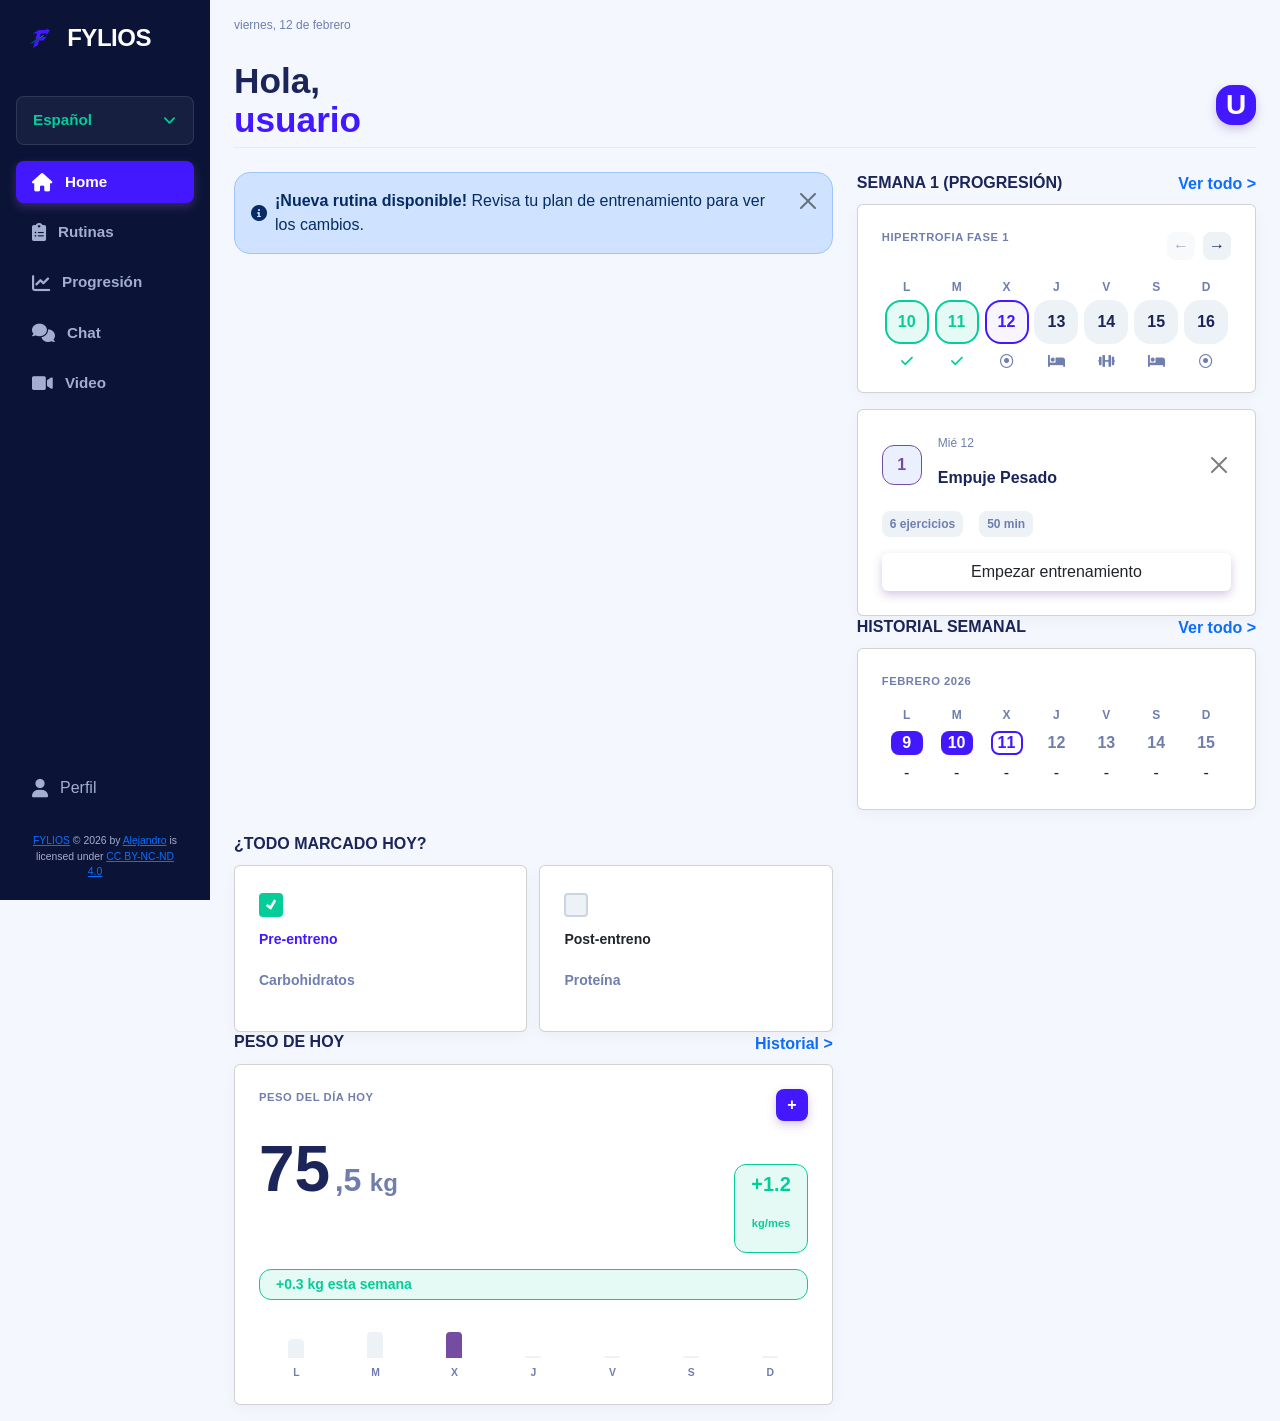
==== index.html @ edb4d1cb "cambio de repo" ====
<!doctype html>
<html lang="es">

<head>
  <meta charset="UTF-8" />
  <meta name="viewport" content="width=device-width, initial-scale=1.0" />
  <title>FYLIOS</title>
  <link rel="icon" type="image/svg+xml" href="assets/favicon.svg" />
  <link rel="stylesheet" href="css/style.css" />
  <link href="https://cdn.jsdelivr.net/npm/bootstrap@5.3.3/dist/css/bootstrap.min.css" rel="stylesheet" />
  <script src="https://cdn.jsdelivr.net/npm/bootstrap@5.3.3/dist/js/bootstrap.bundle.min.js"></script>
  <link rel="stylesheet" href="https://cdnjs.cloudflare.com/ajax/libs/font-awesome/6.0.0/css/all.min.css" />
</head>

<body class="theme-dark">
  <div class="app-layout">
    <aside class="sidebar">
      <div class="sidebar__logo">
        <div style="display: flex; align-items: center; gap: 0.5rem">
          <img src="./assets/favicon.svg" alt="FYLIOS" style="width: 2.2rem; height: auto" />
          <span>FYLIOS</span>
        </div>
      </div>
      <div class="language-selector">
        <select id="language-select">
          <option value="es">Español</option>
          <option value="fr">Français</option>
          <option value="pt">Português</option>
        </select>
      </div>
      <nav class="sidebar__nav">
        <a href="index.html" class="sidebar__link sidebar__link--active">
          <i class="fa-solid fa-house"></i> <span data-i18n="home">Home</span>
        </a>
        <a href="pages/routines.html" class="sidebar__link">
          <i class="fa-solid fa-clipboard-list"></i>
          <span data-i18n="routines">Rutinas</span>
        </a>
        <a href="#" class="sidebar__link">
          <i class="fa-solid fa-chart-line"></i>
          <span data-i18n="progression">Progresión</span>
        </a>
        <a href="#" class="sidebar__link">
          <i class="fa-solid fa-comments"></i>
          <span data-i18n="chat">Chat</span>
        </a>
        <a href="./pages/video.html" class="sidebar__link">
          <i class="fa-solid fa-video"></i>
          <span data-i18n="video">Video</span>
        </a>

        <div class="sidebar__user-group">
          <button
            type="button"
            class="sidebar__link sidebar__link--user"
            id="profile-menu-trigger"
            aria-haspopup="true"
            aria-expanded="false"
            aria-controls="profile-menu"
          >
            <i class="fa-solid fa-user"></i>
            <span data-i18n="profile">Perfil</span>
          </button>

          <div class="sidebar-dropdown" id="profile-menu" role="menu">
            <a href="pages/profile.html" class="sidebar-dropdown__item" role="menuitem" data-i18n="personalData">Datos
              personales</a>
            <div class="sidebar-dropdown__divider" role="separator"></div>
            <a href="pages/login.html" class="sidebar-dropdown__item sidebar-dropdown__item--danger" role="menuitem"
              data-i18n="logout">Cerrar sesión</a>
          </div>
        </div>

        <div class="sidebar__license" style="
              margin-top: 1rem;
              text-align: center;
              font-size: 0.65rem;
              color: var(--color-navbar-text-low);
              padding: 0 1rem;
            ">
          <a href="https://github.com/arodriguezi10/DDIW/tree/main/proyecto-DDIW/tarea-final-t2-v2">FYLIOS</a>
          © 2026 by
          <a href="https://github.com/arodriguezi10">Alejandro</a> is licensed
          under
          <a href="https://creativecommons.org/licenses/by-nc-nd/4.0/">CC BY-NC-ND 4.0</a>
          <img src="https://mirrors.creativecommons.org/presskit/icons/cc.svg" alt=""
            style="max-width: 1em; max-height: 1em; margin-left: 0.2em" />
          <img src="https://mirrors.creativecommons.org/presskit/icons/by.svg" alt=""
            style="max-width: 1em; max-height: 1em; margin-left: 0.2em" />
          <img src="https://mirrors.creativecommons.org/presskit/icons/nc.svg" alt=""
            style="max-width: 1em; max-height: 1em; margin-left: 0.2em" />
          <img src="https://mirrors.creativecommons.org/presskit/icons/nd.svg" alt=""
            style="max-width: 1em; max-height: 1em; margin-left: 0.2em" />
        </div>
      </nav>
    </aside>

    <main class="dashboard">
      <section class="dashboard__section dashboard__header">
        <p class="text-caption" data-i18n="date">viernes, 12 de febrero</p>
        <div class="header-row">
          <h1 class="title-main" data-i18n="greeting_html">
            Hola,<br />
            <span class="text-accent">usuario</span>
          </h1>
          <a href="./pages/login.html" class="btn-profile" aria-label="Perfil">
            U
          </a>
        </div>
      </section>

      <div class="dashboard__content">
        <!--bootraps-->
        <div class="alert alert-primary alert-dismissible fade show d-flex align-items-center" role="alert"
          style="border-radius: var(--radius-xl); margin-bottom: 1rem">
          <i class="fa-solid fa-circle-info me-2"></i>
          <div>
            <strong data-i18n="bootstrap_alert_title">¡Nueva rutina disponible!</strong>
            <span data-i18n="bootstrap_alert_body">Revisa tu plan de entrenamiento para ver los cambios.</span>
          </div>
          <button type="button" class="btn-close" data-bs-dismiss="alert" aria-label="Close"></button>
        </div>
        <div class="dashboard__main">
          <section class="dashboard__section dashboard__progression">
            <div class="section-header">
              <h2 class="title-section" data-i18n="week">
                SEMANA 1 (PROGRESIÓN)
              </h2>
              <a href="#" class="link-primary" data-i18n="seeAll">Ver todo ></a>
            </div>

            <article class="card">
              <div class="card__header">
                <p class="tag-uppercase" data-i18n="phase">
                  HIPERTROFIA FASE 1
                </p>
                <div class="nav-controls">
                  <button class="btn-nav btn-nav--disabled" disabled>
                    &larr;
                  </button>
                  <button class="btn-nav">&rarr;</button>
                </div>
              </div>

              <div class="calendar-week">
                <div class="calendar-day">
                  <span class="day-name" data-i18n="day_0">L</span>
                  <div class="day-number day-number--completed">10</div>
                  <i class="fa-solid fa-check icon-status icon-status--check"></i>
                </div>
                <div class="calendar-day">
                  <span class="day-name" data-i18n="day_1">M</span>
                  <div class="day-number day-number--completed">11</div>
                  <i class="fa-solid fa-check icon-status icon-status--check"></i>
                </div>
                <div class="calendar-day">
                  <span class="day-name" data-i18n="day_2">X</span>
                  <div class="day-number day-number--today">12</div>
                  <i class="fa-regular fa-circle-dot icon-status icon-status--pending"></i>
                </div>
                <div class="calendar-day">
                  <span class="day-name" data-i18n="day_3">J</span>
                  <div class="day-number">13</div>
                  <i class="fa-solid fa-bed icon-status icon-status--rest"></i>
                </div>
                <div class="calendar-day">
                  <span class="day-name" data-i18n="day_4">V</span>
                  <div class="day-number">14</div>
                  <i class="fa-solid fa-dumbbell icon-status icon-status--pending"></i>
                </div>
                <div class="calendar-day">
                  <span class="day-name" data-i18n="day_5">S</span>
                  <div class="day-number">15</div>
                  <i class="fa-solid fa-bed icon-status icon-status--rest"></i>
                </div>
                <div class="calendar-day">
                  <span class="day-name" data-i18n="day_6">D</span>
                  <div class="day-number">16</div>
                  <i class="fa-regular fa-circle-dot icon-status icon-status--pending"></i>
                </div>
              </div>
            </article>

            <article class="card card--highlight mt-sm">
              <div class="card__header">
                <div class="routine-info">
                  <div class="routine-icon">1</div>
                  <div>
                    <p class="text-caption" data-i18n="routineDay">Mié 12</p>
                    <h3 class="title-sub" data-i18n="routineName">
                      Empuje Pesado
                    </h3>
                  </div>
                </div>
                <button class="btn-close"></button>
              </div>
              <div class="tags-row">
                <span class="tag" data-i18n="exercises">6 ejercicios</span>
                <span class="tag" data-i18n="duration">50 min</span>
              </div>
              <button class="btn btn--primary btn--full" data-i18n="startTraining">
                Empezar entrenamiento
              </button>
            </article>
          </section>

          <section class="dashboard__section dashboard__history">
            <div class="section-header">
              <h2 class="title-section" data-i18n="history">
                HISTORIAL SEMANAL
              </h2>
              <a href="#" class="link-primary" data-i18n="seeAllHistory">Ver todo ></a>
            </div>
            <article class="card">
              <p class="tag-uppercase mb-md" data-i18n="month">
                FEBRERO 2026
              </p>
              <div class="calendar-history">
                <div class="history-day">
                  <span class="day-name" data-i18n="day_0">L</span>
                  <div class="day-box day-box--completed">9</div>
                  <span class="day-status">-</span>
                </div>
                <div class="history-day">
                  <span class="day-name" data-i18n="day_1">M</span>
                  <div class="day-box day-box--completed">10</div>
                  <span class="day-status">-</span>
                </div>
                <div class="history-day">
                  <span class="day-name" data-i18n="day_2">X</span>
                  <div class="day-box day-box--today">11</div>
                  <span class="day-status">-</span>
                </div>
                <div class="history-day">
                  <span class="day-name" data-i18n="day_3">J</span>
                  <div class="day-box day-box--empty">12</div>
                  <span class="day-status">-</span>
                </div>
                <div class="history-day">
                  <span class="day-name" data-i18n="day_4">V</span>
                  <div class="day-box day-box--empty">13</div>
                  <span class="day-status">-</span>
                </div>
                <div class="history-day">
                  <span class="day-name" data-i18n="day_5">S</span>
                  <div class="day-box day-box--empty">14</div>
                  <span class="day-status">-</span>
                </div>
                <div class="history-day">
                  <span class="day-name" data-i18n="day_6">D</span>
                  <div class="day-box day-box--empty">15</div>
                  <span class="day-status">-</span>
                </div>
              </div>
            </article>
          </section>
        </div>

        <div class="dashboard__widgets">
          <section class="dashboard__section dashboard__habits">
            <h2 class="title-section" data-i18n="habits">
              ¿TODO MARCADO HOY?
            </h2>
            <div class="habits-grid">
              <label class="card card--habit card--habit-active">
                <input type="checkbox" checked class="habit-checkbox" />
                <div class="habit-info">
                  <p class="habit-title text-accent" data-i18n="preWorkout">
                    Pre-entreno
                  </p>
                  <p class="habit-desc" data-i18n="carbs">Carbohidratos</p>
                </div>
              </label>
              <label class="card card--habit">
                <input type="checkbox" class="habit-checkbox" />
                <div class="habit-info">
                  <p class="habit-title" data-i18n="postWorkout">
                    Post-entreno
                  </p>
                  <p class="habit-desc" data-i18n="protein">Proteína</p>
                </div>
              </label>
            </div>
          </section>

          <section class="dashboard__section dashboard__weight">
            <div class="section-header">
              <h2 class="title-section" data-i18n="weight">PESO DE HOY</h2>
              <a href="#" class="link-primary" data-i18n="historyWeight">Historial ></a>
            </div>
            <article class="card">
              <div class="card__header mb-md">
                <p class="tag-uppercase" data-i18n="weightToday">
                  PESO DEL DÍA HOY
                </p>
                <button class="btn-add">+</button>
              </div>

              <div class="weight-display">
                <div class="weight-value">
                  <span class="weight-main">75</span>
                  <span class="weight-decimal">,5</span>
                  <span class="weight-unit">kg</span>
                </div>
                <div class="weight-change">
                  <p class="change-val" data-i18n="weightChange">+1.2</p>
                  <p class="change-unit" data-i18n="weightUnit">kg/mes</p>
                </div>
              </div>

              <div class="badge-trend">
                <span data-i18n="weightTrend">+0.3 kg esta semana</span>
              </div>

              <div class="fake-chart">
                <div class="chart-col">
                  <div class="chart-bar" style="height: 40%"></div>
                  <span class="chart-day" data-i18n="day_0">L</span>
                </div>
                <div class="chart-col">
                  <div class="chart-bar" style="height: 60%"></div>
                  <span class="chart-day" data-i18n="day_1">M</span>
                </div>
                <div class="chart-col">
                  <div class="chart-bar chart-bar--active" style="height: 100%"></div>
                  <span class="chart-day" data-i18n="day_2">X</span>
                </div>
                <div class="chart-col">
                  <div class="chart-bar" style="height: 0%"></div>
                  <span class="chart-day" data-i18n="day_3">J</span>
                </div>
                <div class="chart-col">
                  <div class="chart-bar" style="height: 0%"></div>
                  <span class="chart-day" data-i18n="day_4">V</span>
                </div>
                <div class="chart-col">
                  <div class="chart-bar" style="height: 0%"></div>
                  <span class="chart-day" data-i18n="day_5">S</span>
                </div>
                <div class="chart-col">
                  <div class="chart-bar" style="height: 0%"></div>
                  <span class="chart-day" data-i18n="day_6">D</span>
                </div>
              </div>
            </article>
          </section>
        </div>
      </div>
    </main>
  </div>

  <script>
    const translations = {
      es: {
        home: "Home",
        routines: "Rutinas",
        progression: "Progresión",
        chat: "Chat",
        video: "Video",
        profile: "Perfil",
        personalData: "Datos personales",
        logout: "Cerrar sesión",
        date: "viernes, 12 de febrero",
        greeting_html: 'Hola,<br /><span class="text-accent">usuario</span>',
        week: "SEMANA 1 (PROGRESIÓN)",
        seeAll: "Ver todo >",
        seeAllHistory: "Ver todo >",
        phase: "HIPERTROFIA FASE 1",
        routineDay: "Mié 12",
        routineName: "Empuje Pesado",
        exercises: "6 ejercicios",
        duration: "50 min",
        startTraining: "Empezar entrenamiento",
        history: "HISTORIAL SEMANAL",
        month: "FEBRERO 2026",
        habits: "¿TODO MARCADO HOY?",
        preWorkout: "Pre-entreno",
        carbs: "Carbohidratos",
        postWorkout: "Post-entreno",
        protein: "Proteína",
        weight: "PESO DE HOY",
        historyWeight: "Historial >",
        weightToday: "PESO DEL DÍA HOY",
        weightChange: "+1.2",
        weightUnit: "kg/mes",
        weightTrend: "+0.3 kg esta semana",
        day_0: "L",
        day_1: "M",
        day_2: "X",
        day_3: "J",
        day_4: "V",
        day_5: "S",
        day_6: "D",
        bootstrap_alert_title: "¡Nueva rutina disponible!",
        bootstrap_alert_body:
          "Revisa tu plan de entrenamiento para ver los cambios.",
      },
      fr: {
        home: "Accueil",
        routines: "Routines",
        progression: "Progression",
        chat: "Chat",
        video: "Vidéo",
        profile: "Profil",
        personalData: "Données personnelles",
        logout: "Se déconnecter",
        date: "vendredi, 12 février",
        greeting_html:
          'Salut,<br /><span class="text-accent">utilisateur</span>',
        week: "SEMAINE 1 (PROGRESSION)",
        seeAll: "Voir tout >",
        seeAllHistory: "Voir tout >",
        phase: "HYPERTROPHIE PHASE 1",
        routineDay: "Mer 12",
        routineName: "Poussée Lourde",
        exercises: "6 exercices",
        duration: "50 min",
        startTraining: "Commencer l'entraînement",
        history: "HISTORIQUE HEBDOMADAIRE",
        month: "FÉVRIER 2026",
        habits: "TOUT COCHÉ AUJOURD'HUI ?",
        preWorkout: "Pré-entraînement",
        carbs: "Glucides",
        postWorkout: "Post-entraînement",
        protein: "Protéine",
        weight: "POIDS D'AUJOURD'HUI",
        historyWeight: "Historique >",
        weightToday: "POIDS DU JOUR AUJOURD'HUI",
        weightChange: "+1.2",
        weightUnit: "kg/mois",
        weightTrend: "+0.3 kg cette semaine",
        day_0: "L",
        day_1: "M",
        day_2: "M",
        day_3: "J",
        day_4: "V",
        day_5: "S",
        day_6: "D",
        bootstrap_alert_title: "Nouvelle routine disponible !",
        bootstrap_alert_body:
          "Consultez votre plan d'entraînement pour voir les changements.",
      },
      pt: {
        home: "Início",
        routines: "Rotinas",
        progression: "Progressão",
        chat: "Chat",
        video: "Vídeo",
        profile: "Perfil",
        personalData: "Dados pessoais",
        logout: "Sair",
        date: "sexta-feira, 12 de fevereiro",
        greeting_html: 'Olá,<br /><span class="text-accent">usuário</span>',
        week: "SEMANA 1 (PROGRESSÃO)",
        seeAll: "Ver tudo >",
        seeAllHistory: "Ver tudo >",
        phase: "HIPERTROFIA FASE 1",
        routineDay: "Qua 12",
        routineName: "Empurrão Pesado",
        exercises: "6 exercícios",
        duration: "50 min",
        startTraining: "Começar treinamento",
        history: "HISTÓRICO SEMANAL",
        month: "FEVEREIRO 2026",
        habits: "TUDO MARCADO HOJE?",
        preWorkout: "Pré-treino",
        carbs: "Carboidratos",
        postWorkout: "Pós-treino",
        protein: "Proteína",
        weight: "PESO DE HOJE",
        historyWeight: "Histórico >",
        weightToday: "PESO DO DIA HOJE",
        weightChange: "+1.2",
        weightUnit: "kg/mês",
        weightTrend: "+0.3 kg esta semana",
        day_0: "S",
        day_1: "T",
        day_2: "Q",
        day_3: "Q",
        day_4: "S",
        day_5: "S",
        day_6: "D",
        bootstrap_alert_title: "Nova rotina disponível!",
        bootstrap_alert_body:
          "Verifique seu plano de treino para ver as mudanças.",
      },
    };

    document.addEventListener("DOMContentLoaded", () => {
      const languageSelect = document.getElementById("language-select");
      const htmlElement = document.documentElement;
      const profileGroup = document.querySelector(".sidebar__user-group");
      const profileTrigger = document.getElementById("profile-menu-trigger");
      const mobileNavQuery = window.matchMedia("(max-width: 1023px)");

      function setProfileMenuOpen(open) {
        if (!profileGroup || !profileTrigger) return;
        profileGroup.classList.toggle("is-open", open);
        profileTrigger.setAttribute("aria-expanded", open ? "true" : "false");
      }

      profileTrigger?.addEventListener("click", (event) => {
        event.preventDefault();
        if (mobileNavQuery.matches) {
          setProfileMenuOpen(!profileGroup.classList.contains("is-open"));
        }
      });

      document.addEventListener("click", (event) => {
        if (profileGroup && !profileGroup.contains(event.target)) {
          setProfileMenuOpen(false);
        }
      });

      mobileNavQuery.addEventListener("change", () => setProfileMenuOpen(false));

      // 1. Inicializar con idioma guardado
      const savedLanguage = localStorage.getItem("selectedLanguage") || "es";
      languageSelect.value = savedLanguage;
      applyLanguage(savedLanguage);

      // 2. Escuchar el cambio en el select
      languageSelect.addEventListener("change", (e) => {
        const lang = e.target.value;
        localStorage.setItem("selectedLanguage", lang);
        applyLanguage(lang);
      });

      // 3. Sincronización multi-pestaña (Si cambia en otra página, esta se actualiza sola)
      window.addEventListener("storage", (e) => {
        if (e.key === "selectedLanguage") {
          languageSelect.value = e.newValue;
          applyLanguage(e.newValue);
        }
      });

      // 4. Lógica de renderizado usando atributos de datos
      function applyLanguage(lang) {
        htmlElement.lang = lang;
        const dict = translations[lang];

        document.querySelectorAll("[data-i18n]").forEach((el) => {
          const key = el.getAttribute("data-i18n");
          if (dict[key]) {
            // innerHTML permite insertar etiquetas como <br> y <span> definidas en el diccionario
            el.innerHTML = dict[key];
          }
        });
      }
    });
  </script>
</body>

</html>
---- css/style.css ----
/* Variables del Sistema de Diseño */
:root {
  /* Tipografía */
  --font-heading: "Syne", sans-serif;
  --font-subheading: "DM Sans", sans-serif;
  --font-body: "Inter", sans-serif;

  /* Tema Principal (Fondo claro, Tarjetas Blancas) */
  --color-background: #f4f7fe;
  --color-surface: #ffffff;
  --color-surf: #edf2f7;

  /* Navbar (Azul Oscuro) */
  --color-navbar-bg: #0b1437;
  --color-navbar-text: #ffffff;
  --color-navbar-text-low: #a3aed0;

  /* Textos (Negro / Gris) */
  --color-text-high: #1b2559;
  --color-text-low: #707eae;

  /* Botones y Acentos */
  --color-primary: #764ba2;
  --color-accent1: #4318ff;
  --color-accent1-hover: #5d3a81;

  /* Estados (Verde, Rojo) */
  --color-green: #05cd99;
  --color-green-bg1: #e6faf5;
  --color-red: #ee5d50;

  /* Espaciado y Radios Base */
  --radius-sm: 0.25rem;
  --radius-md: 0.5rem;
  --radius-lg: 0.75rem;
  --radius-xl: 1rem;

  --spacing-xs: 0.25rem;
  --spacing-sm: 0.5rem;
  --spacing-md: 1rem;
  --spacing-lg: 1.5rem;

  /* Altura aproximada del navbar inferior en móvil */
  --navbar-mobile-height: 4.5rem;
}

/* Reseteo Básico */
* {
  box-sizing: border-box;
  margin: 0;
  padding: 0;
}

body.theme-dark {
  background-color: var(--color-background);
  color: var(--color-text-high);
  font-family: var(--font-body);
  line-height: 1.5;
}

button {
  background: none;
  border: none;
  cursor: pointer;
  font: inherit;
  color: inherit;
}

a {
  text-decoration: none;
  color: inherit;
}

/* Base App Layout (Móvil por defecto) */
.app-layout {
  display: flex;
  flex-direction: column;
}

/* -------------------------------------
   BARRA DE NAVEGACIÓN - MÓVIL (Bottom Tab Bar)
   ------------------------------------- */
.sidebar {
  position: fixed;
  bottom: 0;
  left: 0;
  right: 0;
  background-color: var(--color-navbar-bg);
  z-index: 1000;
  display: flex;
  flex-direction: column;
  padding: 0.4rem 0.35rem max(0.45rem, env(safe-area-inset-bottom, 0px));
  border-top: 1px solid rgba(255, 255, 255, 0.1);
  box-shadow: 0 -8px 28px rgba(0, 0, 0, 0.28);
}

.sidebar__logo,
.sidebar__license {
  display: none;
}

/* Idioma flotante en móvil (no ocupa espacio en la barra inferior) */
.language-selector {
  position: fixed;
  top: max(0.5rem, env(safe-area-inset-top, 0px));
  right: 0.75rem;
  z-index: 999;
  margin: 0;
  width: auto;
}

.sidebar__nav {
  display: flex;
  flex-direction: row;
  justify-content: space-around;
  align-items: stretch;
  width: 100%;
  gap: 0.125rem;
  overflow-x: auto;
  overscroll-behavior-x: contain;
  -webkit-overflow-scrolling: touch;
  scrollbar-width: none;
  padding: 0 0.15rem;
}

.sidebar__nav::-webkit-scrollbar {
  display: none;
}

.sidebar__link {
  display: flex;
  flex-direction: column;
  align-items: center;
  justify-content: center;
  flex: 1 1 0;
  min-width: 2.75rem;
  min-height: 2.75rem;
  gap: 0.2rem;
  padding: 0.35rem 0.2rem;
  font-family: var(--font-subheading);
  font-size: 0.7rem;
  font-weight: 700;
  color: var(--color-navbar-text-low);
  border-radius: var(--radius-md);
  transition:
    color 0.2s,
    background-color 0.2s,
    transform 0.15s ease;
  text-decoration: none;
  -webkit-tap-highlight-color: transparent;
}

.sidebar__link span {
  line-height: 1.1;
  text-align: center;
  max-width: 4.25rem;
  overflow: hidden;
  text-overflow: ellipsis;
  white-space: nowrap;
}

.sidebar__link i {
  font-size: 1.15rem;
  flex-shrink: 0;
  text-decoration: none;
}

.sidebar__link:hover,
.sidebar__link:focus-visible {
  color: var(--color-navbar-text);
  background-color: rgba(255, 255, 255, 0.07);
  text-decoration: none;
}

.sidebar__link:active {
  transform: scale(0.94);
}

.sidebar__link--active {
  color: var(--color-accent1);
  background-color: rgba(67, 24, 255, 0.2);
  text-decoration: none;
}

/* =========================================
   DESPLEGABLE DE PERFIL (sin clases Bootstrap)
   ========================================= */
.sidebar__user-group {
  position: relative;
  display: flex;
  justify-content: center;
  flex: 1 1 0;
  min-width: 2.75rem;
}

.sidebar__user-group .sidebar__link--user {
  width: 100%;
}

button.sidebar__link--user {
  border: none;
  background: none;
  cursor: pointer;
  font: inherit;
  text-align: center;
}

.sidebar-dropdown {
  position: absolute;
  bottom: calc(100% + 15px);
  right: -10px;
  min-width: 200px;
  background-color: var(--color-navbar-bg);
  border: 1px solid rgba(255, 255, 255, 0.1);
  border-radius: var(--radius-lg);
  box-shadow: 0 -5px 25px rgba(0, 0, 0, 0.4);
  padding: 0.5rem;
  display: flex;
  flex-direction: column;
  gap: 0.25rem;
  opacity: 0;
  visibility: hidden;
  transform: translateY(10px);
  transition: all 0.3s cubic-bezier(0.4, 0, 0.2, 1);
  z-index: 1100;
  pointer-events: none;
}

.sidebar__user-group::before {
  content: "";
  position: absolute;
  top: -20px;
  left: 0;
  right: 0;
  height: 20px;
}

.sidebar__user-group:hover .sidebar-dropdown,
.sidebar__user-group:focus-within .sidebar-dropdown,
.sidebar__user-group.is-open .sidebar-dropdown {
  opacity: 1;
  visibility: visible;
  transform: translateY(0);
  pointer-events: auto;
}

.sidebar__user-group:hover > .sidebar__link--user,
.sidebar__user-group:focus-within > .sidebar__link--user,
.sidebar__user-group.is-open > .sidebar__link--user {
  color: var(--color-navbar-text);
  background-color: rgba(255, 255, 255, 0.07);
}

.sidebar-dropdown__item {
  display: flex;
  align-items: center;
  gap: 0.75rem;
  padding: 0.75rem 1rem;
  font-family: var(--font-subheading);
  font-size: 0.9rem;
  font-weight: 600;
  color: var(--color-navbar-text-low);
  border-radius: var(--radius-md);
  transition: all 0.2s;
  text-decoration: none;
}

.sidebar-dropdown__item:hover,
.sidebar-dropdown__item:focus-visible {
  background-color: rgba(255, 255, 255, 0.08);
  color: var(--color-navbar-text);
  text-decoration: none;
}

.sidebar-dropdown__divider {
  height: 1px;
  background-color: rgba(255, 255, 255, 0.1);
  margin: 0.25rem 0;
}

.sidebar-dropdown__item--danger {
  color: var(--color-red);
}

.sidebar-dropdown__item--danger:hover,
.sidebar-dropdown__item--danger:focus-visible {
  background-color: rgba(238, 93, 80, 0.1);
  color: var(--color-red);
}

/* Menú perfil visible por encima del nav en móvil (evita recorte por overflow) */
@media (max-width: 1023px) {
  .sidebar__nav:has(.sidebar__user-group:hover),
  .sidebar__nav:has(.sidebar__user-group:focus-within),
  .sidebar__nav:has(.sidebar__user-group.is-open) {
    overflow: visible;
  }

  .sidebar__user-group.is-open .sidebar-dropdown,
  .sidebar__user-group:hover .sidebar-dropdown,
  .sidebar__user-group:focus-within .sidebar-dropdown {
    position: fixed;
    right: 0.75rem;
    bottom: calc(
      var(--navbar-mobile-height) + env(safe-area-inset-bottom, 0px) + 0.35rem
    );
    left: auto;
  }
}

/* Layout Dashboard */
.dashboard {
  min-height: 100vh;
  display: flex;
  flex-direction: column;
  padding-top: calc(2.5rem + env(safe-area-inset-top, 0px));
  padding-bottom: calc(
    var(--navbar-mobile-height) + env(safe-area-inset-bottom, 0px) + 0.5rem
  );
}

.dashboard__content {
  display: flex;
  flex-direction: column;
  gap: var(--spacing-sm);
}

.dashboard__section {
  padding: var(--spacing-md);
  display: flex;
  flex-direction: column;
  gap: var(--spacing-sm);
}

.mb-md {
  margin-bottom: var(--spacing-md);
}
.mt-sm {
  margin-top: var(--spacing-sm);
}

/* Tipografía */
.text-caption {
  font-family: var(--font-body);
  font-size: 0.75rem;
  color: var(--color-text-low);
}

.title-main {
  font-family: var(--font-heading);
  font-size: 1.75rem;
  font-weight: 800;
  line-height: 1.1;
  color: var(--color-text-high);
  transition: font-size 0.2s ease;
}

.title-section {
  font-family: var(--font-subheading);
  font-size: 1rem;
  font-weight: 800;
  text-transform: uppercase;
  color: var(--color-text-high);
  margin-bottom: 0.25rem;
}

.title-sub {
  font-family: var(--font-heading);
  font-size: 1rem;
  font-weight: 700;
  color: var(--color-text-high);
}

.text-accent {
  color: var(--color-accent1);
}

.tag-uppercase {
  font-family: var(--font-subheading);
  font-size: 0.7rem;
  font-weight: 700;
  color: var(--color-text-low);
  text-transform: uppercase;
  letter-spacing: 0.05em;
}

/* Cabecera */
.header-row {
  display: flex;
  justify-content: space-between;
  align-items: center;
  margin-top: var(--spacing-xs);
}

.btn-profile {
  width: 2.5rem;
  height: 2.5rem;
  border-radius: var(--radius-xl);
  background-color: var(--color-accent1);
  color: #ffffff;
  font-family: var(--font-heading);
  font-size: 1.75rem;
  font-weight: 800;
  display: flex;
  align-items: center;
  justify-content: center;
  transition: background-color 0.2s;
  box-shadow: 0 4px 10px rgba(118, 75, 162, 0.3);
  text-decoration: none;
}

.btn-profile:hover {
  background-color: var(--color-accent1-hover);
}

/* Enlaces y Botones Genéricos */
.link-primary {
  color: var(--color-primary);
  font-family: var(--font-subheading);
  font-size: 1rem;
  font-weight: 700;
  text-decoration: none;
  transition:
    color 0.2s ease,
    transform 0.2s ease;
}

.link-primary:hover,
.link-primary:focus-visible {
  color: var(--color-accent1);
  transform: translateX(3px);
  text-decoration: none;
}

.link-primary:active {
  color: var(--color-accent1-hover);
  text-decoration: none;
}

.section-header {
  display: flex;
  justify-content: space-between;
  align-items: center;
  width: 100%;
}

.btn {
  font-family: var(--font-heading);
  padding: 0.75rem 1.5rem;
  border-radius: var(--radius-lg);
  font-weight: 700;
  text-align: center;
  transition: background-color 0.2s;
}

.btn--primary {
  background-color: var(--color-accent1);
  color: #ffffff;
  box-shadow: 0 4px 10px rgba(118, 75, 162, 0.3);
}

.btn--primary:hover {
  background-color: var(--color-accent1-hover);
}

.btn--full {
  width: 100%;
}

/* Tarjetas */
.card {
  background-color: var(--color-surface);
  border-radius: var(--radius-xl);
  padding: var(--spacing-md);
  border: 1px solid rgba(0, 0, 0, 0.03);
  box-shadow: 0 4px 15px rgba(0, 0, 0, 0.04);
  transition: padding 0.2s ease;
}

.card__header {
  display: flex;
  justify-content: space-between;
  align-items: center;
  margin-bottom: var(--spacing-md);
}

/* Navegación y Controles */
.nav-controls {
  display: flex;
  gap: var(--spacing-sm);
}

.btn-nav {
  width: 1.75rem;
  height: 1.75rem;
  border: 1px solid var(--color-surf);
  color: var(--color-text-high);
  border-radius: var(--radius-md);
  display: flex;
  align-items: center;
  justify-content: center;
  background-color: var(--color-surf);
  transition: background-color 0.2s;
}

.btn-nav:hover:not(:disabled) {
  background-color: #dfe5ed;
}

.btn-nav--disabled {
  opacity: 0.4;
  cursor: not-allowed;
}

/* Botón Añadir morado */
.btn-add {
  width: 2rem;
  height: 2rem;
  background-color: var(--color-accent1);
  color: #ffffff;
  border-radius: var(--radius-md);
  font-weight: bold;
  display: flex;
  align-items: center;
  justify-content: center;
  transition: background-color 0.2s;
  box-shadow: 0 4px 10px rgba(118, 75, 162, 0.3);
}

.btn-add:hover {
  background-color: var(--color-accent1-hover);
}

/* Calendario de Progresión */
.calendar-week {
  display: flex;
  justify-content: space-between;
  align-items: center;
}

.calendar-day {
  display: flex;
  flex-direction: column;
  align-items: center;
  gap: var(--spacing-xs);
  flex: 1;
}

.day-name {
  font-family: var(--font-subheading);
  font-size: 0.75rem;
  font-weight: 700;
  color: var(--color-text-low);
}

.day-number {
  font-family: var(--font-heading);
  width: 2.75rem;
  height: 2.75rem;
  border-radius: var(--radius-xl);
  border: 2px solid transparent;
  background-color: var(--color-surf);
  color: var(--color-text-high);
  display: flex;
  align-items: center;
  justify-content: center;
  font-weight: 700;
  transition: all 0.2s;
}

.day-number--today {
  border-color: var(--color-accent1);
  background-color: #f8f5ff;
  color: var(--color-accent1);
}

.day-number--completed {
  border-color: var(--color-green);
  background-color: var(--color-green-bg1);
  color: var(--color-green);
}

.icon-status {
  font-size: 0.85rem;
  margin-top: 0.4rem;
}

.icon-status--check {
  color: var(--color-green);
}

.icon-status--pending,
.icon-status--rest {
  color: var(--color-text-low);
}

/* Información de Rutina */
.routine-info {
  display: flex;
  align-items: center;
  gap: var(--spacing-md);
}

.routine-icon {
  width: 2.5rem;
  height: 2.5rem;
  border-radius: var(--radius-lg);
  background-color: #ebf0ff;
  border: 1px solid var(--color-primary);
  color: var(--color-primary);
  display: flex;
  align-items: center;
  justify-content: center;
  font-weight: bold;
}

.btn-close {
  width: 2rem;
  height: 2rem;
  border: 1px solid var(--color-surf);
  background-color: var(--color-surf);
  border-radius: var(--radius-md);
  color: var(--color-text-low);
  transition: background-color 0.2s;
}

.btn-close:hover {
  background-color: #dfe5ed;
  color: var(--color-text-high);
}

.tags-row {
  display: flex;
  gap: var(--spacing-md);
  margin-bottom: var(--spacing-md);
}

.tag {
  background-color: var(--color-surf);
  padding: var(--spacing-xs) var(--spacing-sm);
  border-radius: var(--radius-md);
  font-family: var(--font-body);
  font-size: 0.75rem;
  font-weight: 600;
  color: var(--color-text-low);
}

/* -------------------------------------
   Hábitos / Daily Checks
   ------------------------------------- */
.habits-grid {
  display: flex;
  gap: var(--spacing-md);
}

.card--habit {
  flex: 1;
  display: flex;
  flex-direction: row;
  align-items: flex-start;
  gap: 0.75rem;
  cursor: pointer;
}

.habit-checkbox {
  appearance: none;
  -webkit-appearance: none;
  width: 1.5rem;
  height: 1.5rem;
  min-width: 1.5rem;
  margin-top: 0.15rem;
  border-radius: var(--radius-sm);
  border: 2px solid #cbd5e1;
  background-color: var(--color-surf);
  display: grid;
  place-content: center;
  cursor: pointer;
  transition: all 0.2s;
}

.habit-checkbox::before {
  content: "";
  width: 0.65em;
  height: 0.65em;
  transform: scale(0);
  transition: 120ms transform ease-in-out;
  background-color: #ffffff;
  clip-path: polygon(14% 44%, 0 65%, 50% 100%, 100% 16%, 80% 0%, 43% 62%);
}

.habit-checkbox:checked {
  background-color: var(--color-green);
  border-color: var(--color-green);
}

.habit-checkbox:checked::before {
  transform: scale(1);
}

.habit-info {
  display: flex;
  flex-direction: column;
}

.habit-title {
  font-family: var(--font-subheading);
  font-size: 0.875rem;
  font-weight: 700;
}

.habit-desc {
  font-family: var(--font-subheading);
  font-size: 0.875rem;
  font-weight: 600;
  color: var(--color-text-low);
  margin-top: 0.25rem;
}

/* Módulo de Peso */
.weight-display {
  display: flex;
  justify-content: space-between;
  align-items: baseline;
  margin-bottom: var(--spacing-md);
}

.weight-main {
  font-family: var(--font-heading);
  font-size: 4rem;
  font-weight: 800;
  line-height: 1;
  color: var(--color-text-high);
}

.weight-decimal {
  font-family: var(--font-heading);
  font-size: 2rem;
  font-weight: 700;
  color: var(--color-text-low);
}

.weight-unit {
  font-family: var(--font-heading);
  font-size: 1.5rem;
  font-weight: 700;
  color: var(--color-text-low);
  margin-left: var(--spacing-xs);
}

.weight-change {
  background-color: var(--color-green-bg1);
  padding: var(--spacing-xs) var(--spacing-md);
  border-radius: var(--radius-lg);
  border: 1px solid var(--color-green);
  text-align: center;
}

.change-val {
  font-family: var(--font-heading);
  font-size: 1.25rem;
  font-weight: 800;
  color: var(--color-green);
}

.change-unit {
  font-family: var(--font-subheading);
  font-size: 0.7rem;
  font-weight: 600;
  color: var(--color-green);
}

.badge-trend {
  display: inline-flex;
  align-items: center;
  background-color: var(--color-green-bg1);
  padding: var(--spacing-xs) var(--spacing-md);
  border-radius: var(--radius-lg);
  border: 1px solid var(--color-green);
  color: var(--color-green);
  font-family: var(--font-subheading);
  font-size: 0.875rem;
  font-weight: 700;
  margin-bottom: var(--spacing-md);
}

/* Gráfica de Peso */
.fake-chart {
  display: flex;
  align-items: flex-end;
  justify-content: space-between;
  height: 4rem;
  padding-top: 1rem;
  gap: 0.25rem;
}

.chart-col {
  display: flex;
  flex-direction: column;
  align-items: center;
  justify-content: flex-end;
  gap: 0.4rem;
  flex: 1;
  height: 100%;
}

.chart-bar {
  width: 100%;
  max-width: 16px;
  background-color: var(--color-surf);
  border-radius: var(--radius-sm) var(--radius-sm) 0 0;
  min-height: 2px;
  transition: height 0.4s ease;
}

.chart-bar--active {
  background-color: var(--color-primary);
}

.chart-day {
  font-size: 0.65rem;
  font-weight: 700;
  color: var(--color-text-low);
}

/* Historial Semanal */
.calendar-history {
  display: flex;
  justify-content: space-between;
  align-items: center;
}

.history-day {
  display: flex;
  flex-direction: column;
  align-items: center;
  gap: 0.4rem;
  flex: 1;
}

.day-box {
  font-family: var(--font-heading);
  min-width: 2rem;
  height: 1.5rem;
  border-radius: var(--radius-md);
  display: flex;
  align-items: center;
  justify-content: center;
  font-weight: 700;
  font-size: 1rem;
  transition: all 0.2s;
}

.day-box--completed {
  background-color: var(--color-accent1);
  color: #ffffff;
}

.day-box--empty {
  color: var(--color-text-low);
  background-color: transparent;
}

.day-box--today {
  border: 2px solid var(--color-accent1);
  color: var(--color-accent1);
  background-color: transparent;
}

/* =========================================
   Responsive: Navbar móvil (anchuras pequeñas)
   ========================================= */
@media (max-width: 480px) {
  .language-selector select {
    min-width: 5.5rem;
    padding: 0.4rem 1.75rem 0.4rem 0.55rem;
    font-size: 0.75rem;
  }

  .sidebar {
    padding-left: 0.25rem;
    padding-right: 0.25rem;
  }

  .sidebar__user-group {
    min-width: 2.5rem;
  }

  .sidebar__link {
    font-size: 0.625rem;
    min-width: 2.5rem;
    padding: 0.3rem 0.1rem;
  }

  .sidebar__link i {
    font-size: 1.05rem;
  }

  .sidebar__link span {
    max-width: 3.5rem;
  }
}

@media (max-width: 380px) {
  .sidebar__link span {
    display: none;
  }

  .sidebar__user-group {
    min-width: 2.65rem;
  }

  .sidebar__link {
    min-width: 2.65rem;
    gap: 0;
  }

  .sidebar__link--active {
    box-shadow: inset 0 0 0 2px rgba(67, 24, 255, 0.45);
  }
}

/* =========================================
   Responsive: Desktop Layout (>= 1024px)
   ========================================= */
@media (min-width: 1024px) {
  .app-layout {
    display: grid;
    grid-template-columns: 210px 1fr;
    min-height: 100vh;
  }

  /* Sidebar fijo */
  .sidebar {
    position: sticky;
    top: 0;
    bottom: auto;
    height: 100vh;
    background-color: var(--color-navbar-bg);
    border: none;
    border-top: none;
    padding: 1.25rem 1rem;
    box-shadow: none;
    display: flex;
    flex-direction: column; /* Fundamental para empujar el botón abajo */
  }

  .sidebar__license {
    display: block;
  }

  .language-selector {
    position: static;
    width: 100%;
    margin-bottom: 1rem;
  }

  .sidebar__nav {
    overflow: visible;
    padding: 0;
    gap: 0.5rem;
  }

  .sidebar__logo {
    display: block;
    font-family: var(--font-heading);
    font-size: 1.5rem;
    font-weight: 800;
    color: var(--color-navbar-text);
    margin-bottom: 2.5rem;
    padding-left: 0.5rem;
    letter-spacing: -0.02em;
  }

  /* El contenedor nav ocupa todo el espacio libre (flex: 1) */
  .sidebar__nav {
    flex-direction: column;
    align-items: stretch;
    gap: 0.5rem;
    flex: 1;
  }

  .sidebar__link {
    flex: none;
    flex-direction: row;
    justify-content: flex-start;
    min-width: auto;
    min-height: auto;
    gap: 0.75rem;
    padding: 0.75rem 1rem;
    font-size: 0.95rem;
    border-radius: var(--radius-md);
    background-color: transparent;
  }

  .sidebar__link span {
    max-width: none;
    overflow: visible;
    text-overflow: unset;
    white-space: normal;
  }

  .sidebar__link:active {
    transform: none;
  }

  .sidebar__link:hover {
    background-color: rgba(255, 255, 255, 0.05);
    color: var(--color-navbar-text);
  }

  .sidebar__link--active {
    background-color: var(--color-accent1);
    color: #ffffff;
    box-shadow: 0 4px 10px rgba(118, 75, 162, 0.4);
  }

  .sidebar__user-group {
    flex: none;
    min-width: auto;
    margin-top: auto;
    width: 100%;
  }

  .sidebar__user-group:hover > .sidebar__link--user,
  .sidebar__user-group:focus-within > .sidebar__link--user,
  .sidebar__user-group.is-open > .sidebar__link--user {
    background-color: rgba(255, 255, 255, 0.05);
    color: var(--color-navbar-text);
  }

  .dashboard {
    padding: 1rem 1.5rem;
    padding-top: 1rem;
    padding-bottom: 1rem;
    max-width: 1200px;
    margin: 0 auto;
    width: 100%;
  }

  .dashboard__header {
    padding: 0;
    padding-bottom: 0.75rem;
    border-bottom: 1px solid rgba(0, 0, 0, 0.05);
    margin-bottom: 1.5rem;
  }

  .dashboard__content {
    display: grid;
    grid-template-columns: minmax(0, 1.5fr) minmax(300px, 1fr);
    gap: 1.5rem;
    align-items: start;
  }

  .dashboard__main,
  .dashboard__widgets {
    gap: 1.25rem;
  }

  .dashboard__section {
    padding: 0;
  }

  .title-main {
    font-size: 2.2rem;
  }

  .card {
    padding: 1.5rem;
  }

  .habits-grid {
    gap: 0.75rem;
  }

  .card__header {
    margin-bottom: 1rem;
  }

  .weight-display {
    margin-bottom: 1rem;
  }
  .sidebar-dropdown {
    right: auto;
    left: 0;
    width: 100%;
    bottom: calc(100% + 5px);
  }
}

/* Selector de Idioma */
.language-selector select {
  width: 100%;
  min-width: 6.5rem;
  padding: 0.75rem 1rem;
  background-color: rgba(255, 255, 255, 0.05);
  border: 1px solid rgba(255, 255, 255, 0.1);
  border-radius: var(--radius-md);
  color: var(--color-green);
  font-family: var(--font-subheading);
  font-size: 0.95rem;
  font-weight: 600;
  transition: all 0.2s ease;
  appearance: none;
  background-image: url("data:image/svg+xml,%3csvg xmlns='http://www.w3.org/2000/svg' fill='none' viewBox='0 0 20 20'%3e%3cpath stroke='%2305CD99' stroke-linecap='round' stroke-linejoin='round' stroke-width='1.5' d='m6 8 4 4 4-4'/%3e%3c/svg%3e");
  background-position: right 0.75rem center;
  background-repeat: no-repeat;
  background-size: 1.5em 1.5em;
  padding-right: 2.5rem;
  cursor: pointer;
}

.language-selector select:hover {
  background-color: rgba(255, 255, 255, 0.08);
}

.language-selector select:focus {
  outline: none;
  background-color: rgba(255, 255, 255, 0.1);
  border-color: var(--color-accent1);
  box-shadow: 0 0 0 2px rgba(67, 24, 255, 0.2);
}
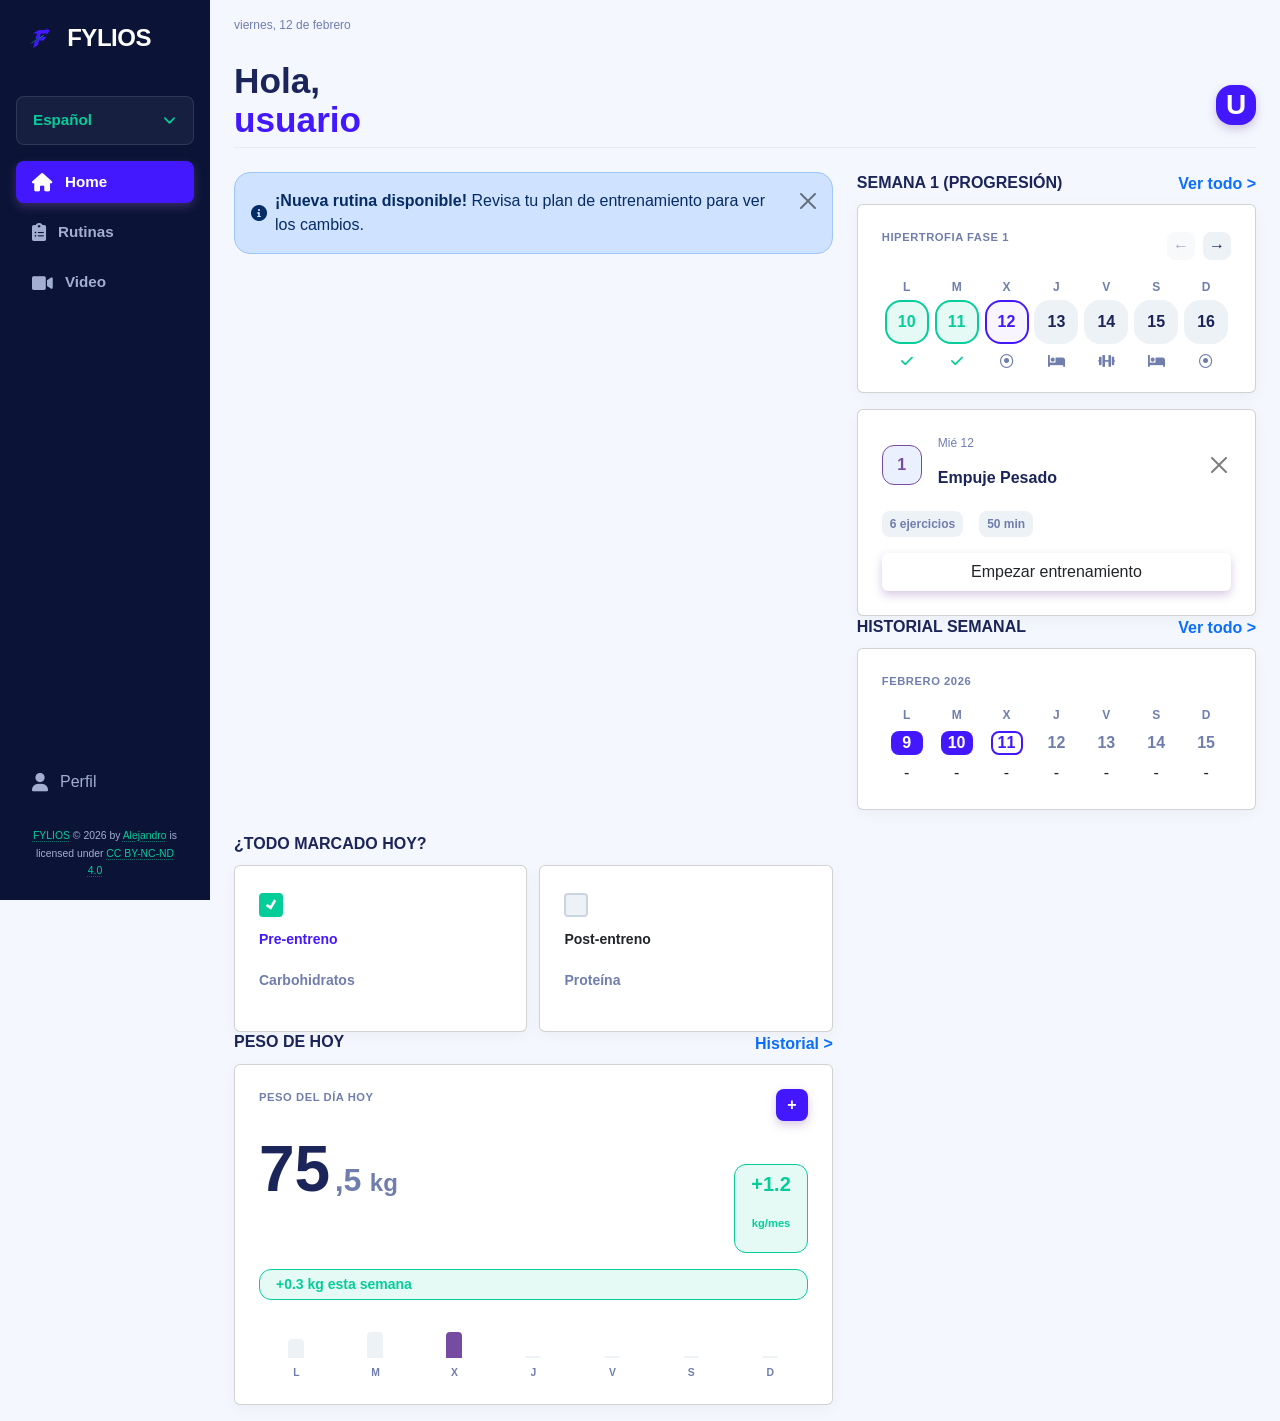
==== commit a6689a16: "trascripcion añadida" ====
--- a/index.html
+++ b/index.html
@@ -36,14 +36,7 @@
           <i class="fa-solid fa-clipboard-list"></i>
           <span data-i18n="routines">Rutinas</span>
         </a>
-        <a href="#" class="sidebar__link">
-          <i class="fa-solid fa-chart-line"></i>
-          <span data-i18n="progression">Progresión</span>
-        </a>
-        <a href="#" class="sidebar__link">
-          <i class="fa-solid fa-comments"></i>
-          <span data-i18n="chat">Chat</span>
-        </a>
+
         <a href="./pages/video.html" class="sidebar__link">
           <i class="fa-solid fa-video"></i>
           <span data-i18n="video">Video</span>
@@ -78,11 +71,11 @@
               color: var(--color-navbar-text-low);
               padding: 0 1rem;
             ">
-          <a href="https://github.com/arodriguezi10/DDIW/tree/main/proyecto-DDIW/tarea-final-t2-v2">FYLIOS</a>
+          <a href="https://github.com/arodriguezi10/DDIW/tree/main/proyecto-DDIW/tarea-final-t2-v2" target="_blank">FYLIOS</a>
           © 2026 by
-          <a href="https://github.com/arodriguezi10">Alejandro</a> is licensed
+          <a href="https://github.com/arodriguezi10" target="_blank">Alejandro</a> is licensed
           under
-          <a href="https://creativecommons.org/licenses/by-nc-nd/4.0/">CC BY-NC-ND 4.0</a>
+          <a href="https://creativecommons.org/licenses/by-nc-nd/4.0/" target="_blank">CC BY-NC-ND 4.0</a>
           <img src="https://mirrors.creativecommons.org/presskit/icons/cc.svg" alt=""
             style="max-width: 1em; max-height: 1em; margin-left: 0.2em" />
           <img src="https://mirrors.creativecommons.org/presskit/icons/by.svg" alt=""
--- a/css/style.css
+++ b/css/style.css
@@ -20,9 +20,9 @@
   --color-text-low: #707eae;
 
   /* Botones y Acentos */
-  --color-primary: #764ba2;
-  --color-accent1: #4318ff;
-  --color-accent1-hover: #5d3a81;
+  --color-primary: #4318ff;
+  --color-accent1: #764ba2;
+  --color-primary-hover: #5d3a81;
 
   /* Estados (Verde, Rojo) */
   --color-green: #05cd99;
@@ -99,7 +99,7 @@
   display: none;
 }
 
-/* Idioma flotante en móvil (no ocupa espacio en la barra inferior) */
+/* Idioma flotante en móvil */
 .language-selector {
   position: fixed;
   top: max(0.5rem, env(safe-area-inset-top, 0px));
@@ -177,13 +177,13 @@
 }
 
 .sidebar__link--active {
-  color: var(--color-accent1);
+  color: var(--color-primary);
   background-color: rgba(67, 24, 255, 0.2);
   text-decoration: none;
 }
 
 /* =========================================
-   DESPLEGABLE DE PERFIL (sin clases Bootstrap)
+   DESPLEGABLE DE PERFIL
    ========================================= */
 .sidebar__user-group {
   position: relative;
@@ -288,7 +288,7 @@
   color: var(--color-red);
 }
 
-/* Menú perfil visible por encima del nav en móvil (evita recorte por overflow) */
+/* Menú perfil visible por encima del nav en móvil */
 @media (max-width: 1023px) {
   .sidebar__nav:has(.sidebar__user-group:hover),
   .sidebar__nav:has(.sidebar__user-group:focus-within),
@@ -308,6 +308,63 @@
   }
 }
 
+/* -------------------------------------
+   SIDEBAR LICENSE
+   ------------------------------------- */
+.sidebar__license {
+  display: none; /* oculto en móvil */
+  margin-top: 0.75rem;
+  text-align: center;
+  font-size: 0.65rem;
+  color: var(--color-navbar-text-low);
+  padding: 0 0.5rem;
+  line-height: 1.7;
+}
+
+/* Estado normal: verde sutil, subrayado punteado para indicar que es enlace */
+.sidebar__license a {
+  color: var(--color-green);
+  text-decoration: underline;
+  text-decoration-style: dotted;
+  text-decoration-color: rgba(5, 205, 153, 0.45);
+  text-underline-offset: 2px;
+  transition: color 0.2s, 
+  text-decoration-color 0.2s;
+}
+
+/* Hover: blanco, subrayado sólido */
+.sidebar__license a:hover {
+  color: var(--color-navbar-text);
+    text-decoration: underline;
+}
+
+/* Visitado: morado, subrayado punteado morado */
+.sidebar__license a:visited {
+  color: var(--color-accent1);
+  text-decoration-color: rgba(118, 75, 162, 0.45);
+}
+
+/* Visitado + hover: blanco */
+.sidebar__license a:visited:hover {
+  color: var(--color-navbar-text);
+  text-decoration-color: rgba(255, 255, 255, 0.5);
+}
+
+/* Iconos SVG de CC: son negros por defecto, invertir a blanco */
+.sidebar__license img {
+  filter: invert(1);
+  opacity: 0.55;
+  vertical-align: middle;
+  max-width: 1em;
+  max-height: 1em;
+  margin-left: 0.15em;
+  transition: opacity 0.2s;
+}
+
+.sidebar__license img:hover {
+  opacity: 0.9;
+}
+
 /* Layout Dashboard */
 .dashboard {
   min-height: 100vh;
@@ -372,7 +429,7 @@
 }
 
 .text-accent {
-  color: var(--color-accent1);
+  color: var(--color-primary);
 }
 
 .tag-uppercase {
@@ -396,7 +453,7 @@
   width: 2.5rem;
   height: 2.5rem;
   border-radius: var(--radius-xl);
-  background-color: var(--color-accent1);
+  background-color: var(--color-primary);
   color: #ffffff;
   font-family: var(--font-heading);
   font-size: 1.75rem;
@@ -410,12 +467,12 @@
 }
 
 .btn-profile:hover {
-  background-color: var(--color-accent1-hover);
+  background-color: var(--color-primary-hover);
 }
 
 /* Enlaces y Botones Genéricos */
 .link-primary {
-  color: var(--color-primary);
+  color: var(--color-accent1);
   font-family: var(--font-subheading);
   font-size: 1rem;
   font-weight: 700;
@@ -427,13 +484,13 @@
 
 .link-primary:hover,
 .link-primary:focus-visible {
-  color: var(--color-accent1);
+  color: var(--color-primary);
   transform: translateX(3px);
   text-decoration: none;
 }
 
 .link-primary:active {
-  color: var(--color-accent1-hover);
+  color: var(--color-primary-hover);
   text-decoration: none;
 }
 
@@ -454,13 +511,13 @@
 }
 
 .btn--primary {
-  background-color: var(--color-accent1);
+  background-color: var(--color-primary);
   color: #ffffff;
   box-shadow: 0 4px 10px rgba(118, 75, 162, 0.3);
 }
 
 .btn--primary:hover {
-  background-color: var(--color-accent1-hover);
+  background-color: var(--color-primary-hover);
 }
 
 .btn--full {
@@ -512,11 +569,11 @@
   cursor: not-allowed;
 }
 
-/* Botón Añadir morado */
+/* Botón Añadir */
 .btn-add {
   width: 2rem;
   height: 2rem;
-  background-color: var(--color-accent1);
+  background-color: var(--color-primary);
   color: #ffffff;
   border-radius: var(--radius-md);
   font-weight: bold;
@@ -528,7 +585,7 @@
 }
 
 .btn-add:hover {
-  background-color: var(--color-accent1-hover);
+  background-color: var(--color-primary-hover);
 }
 
 /* Calendario de Progresión */
@@ -569,9 +626,9 @@
 }
 
 .day-number--today {
-  border-color: var(--color-accent1);
+  border-color: var(--color-primary);
   background-color: #f8f5ff;
-  color: var(--color-accent1);
+  color: var(--color-primary);
 }
 
 .day-number--completed {
@@ -606,8 +663,8 @@
   height: 2.5rem;
   border-radius: var(--radius-lg);
   background-color: #ebf0ff;
-  border: 1px solid var(--color-primary);
-  color: var(--color-primary);
+  border: 1px solid var(--color-accent1);
+  color: var(--color-accent1);
   display: flex;
   align-items: center;
   justify-content: center;
@@ -813,7 +870,7 @@
 }
 
 .chart-bar--active {
-  background-color: var(--color-primary);
+  background-color: var(--color-accent1);
 }
 
 .chart-day {
@@ -851,7 +908,7 @@
 }
 
 .day-box--completed {
-  background-color: var(--color-accent1);
+  background-color: var(--color-primary);
   color: #ffffff;
 }
 
@@ -861,13 +918,13 @@
 }
 
 .day-box--today {
-  border: 2px solid var(--color-accent1);
-  color: var(--color-accent1);
+  border: 2px solid var(--color-primary);
+  color: var(--color-primary);
   background-color: transparent;
 }
 
 /* =========================================
-   Responsive: Navbar móvil (anchuras pequeñas)
+   Responsive: Navbar móvil pequeño
    ========================================= */
 @media (max-width: 480px) {
   .language-selector select {
@@ -941,7 +998,8 @@
     padding: 1.25rem 1rem;
     box-shadow: none;
     display: flex;
-    flex-direction: column; /* Fundamental para empujar el botón abajo */
+    flex-direction: column;
+    overflow: visible;
   }
 
   .sidebar__license {
@@ -971,7 +1029,6 @@
     letter-spacing: -0.02em;
   }
 
-  /* El contenedor nav ocupa todo el espacio libre (flex: 1) */
   .sidebar__nav {
     flex-direction: column;
     align-items: stretch;
@@ -1009,7 +1066,7 @@
   }
 
   .sidebar__link--active {
-    background-color: var(--color-accent1);
+    background-color: var(--color-primary);
     color: #ffffff;
     box-shadow: 0 4px 10px rgba(118, 75, 162, 0.4);
   }
@@ -1026,6 +1083,13 @@
   .sidebar__user-group.is-open > .sidebar__link--user {
     background-color: rgba(255, 255, 255, 0.05);
     color: var(--color-navbar-text);
+  }
+
+  .sidebar-dropdown {
+    right: auto;
+    left: 0;
+    width: 100%;
+    bottom: calc(100% + 5px);
   }
 
   .dashboard {
@@ -1079,6 +1143,7 @@
   .weight-display {
     margin-bottom: 1rem;
   }
+
   .sidebar-dropdown {
     right: auto;
     left: 0;
@@ -1116,6 +1181,6 @@
 .language-selector select:focus {
   outline: none;
   background-color: rgba(255, 255, 255, 0.1);
-  border-color: var(--color-accent1);
+  border-color: var(--color-primary);
   box-shadow: 0 0 0 2px rgba(67, 24, 255, 0.2);
-}
+}
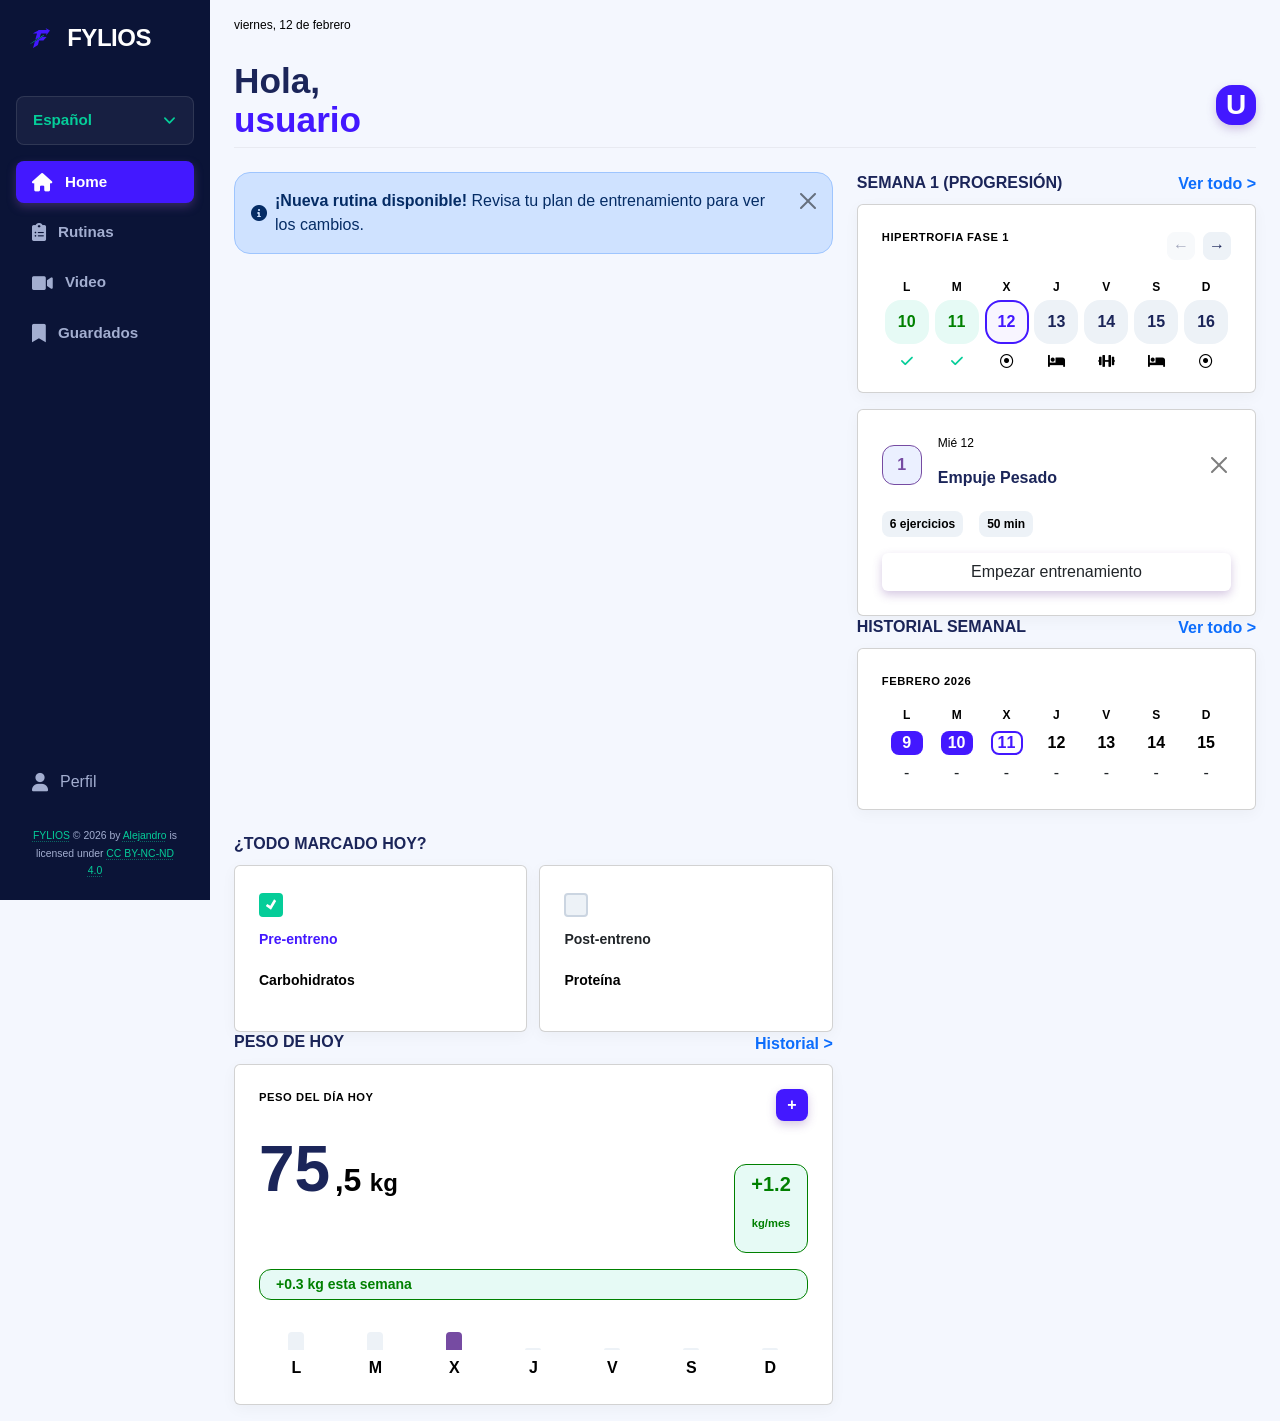
==== commit 4e0cac9f: "hecho: pantalla de guardados, con listas" ====
--- a/index.html
+++ b/index.html
@@ -40,6 +40,11 @@
         <a href="./pages/video.html" class="sidebar__link">
           <i class="fa-solid fa-video"></i>
           <span data-i18n="video">Video</span>
+        </a>
+
+        <a href="guardados.html" class="sidebar__link">
+          <i class="fa-solid fa-bookmark"></i>
+          <span data-i18n="saved">Guardados</span>
         </a>
 
         <div class="sidebar__user-group">
--- a/css/style.css
+++ b/css/style.css
@@ -17,7 +17,7 @@
 
   /* Textos (Negro / Gris) */
   --color-text-high: #1b2559;
-  --color-text-low: #707eae;
+  --color-text-low: #000000;
 
   /* Botones y Acentos */
   --color-primary: #4318ff;
@@ -328,14 +328,15 @@
   text-decoration-style: dotted;
   text-decoration-color: rgba(5, 205, 153, 0.45);
   text-underline-offset: 2px;
-  transition: color 0.2s, 
-  text-decoration-color 0.2s;
+  transition:
+    color 0.2s,
+    text-decoration-color 0.2s;
 }
 
 /* Hover: blanco, subrayado sólido */
 .sidebar__license a:hover {
   color: var(--color-navbar-text);
-    text-decoration: underline;
+  text-decoration: underline;
 }
 
 /* Visitado: morado, subrayado punteado morado */
@@ -472,7 +473,7 @@
 
 /* Enlaces y Botones Genéricos */
 .link-primary {
-  color: var(--color-accent1);
+  color: var(--color-primary);
   font-family: var(--font-subheading);
   font-size: 1rem;
   font-weight: 700;
@@ -480,6 +481,9 @@
   transition:
     color 0.2s ease,
     transform 0.2s ease;
+  opacity: 1;
+  color: rgb(13, 110, 253);
+  background-color: rgb(244, 247, 254);
 }
 
 .link-primary:hover,
@@ -632,9 +636,9 @@
 }
 
 .day-number--completed {
-  border-color: var(--color-green);
-  background-color: var(--color-green-bg1);
-  color: var(--color-green);
+  opacity: 1;
+  color: green;
+  background-color: rgb(230, 250, 245);
 }
 
 .icon-status {
@@ -808,7 +812,7 @@
   background-color: var(--color-green-bg1);
   padding: var(--spacing-xs) var(--spacing-md);
   border-radius: var(--radius-lg);
-  border: 1px solid var(--color-green);
+  border: 1px solid green;
   text-align: center;
 }
 
@@ -816,14 +820,14 @@
   font-family: var(--font-heading);
   font-size: 1.25rem;
   font-weight: 800;
-  color: var(--color-green);
+  color: green;
 }
 
 .change-unit {
   font-family: var(--font-subheading);
   font-size: 0.7rem;
   font-weight: 600;
-  color: var(--color-green);
+  color: green;
 }
 
 .badge-trend {
@@ -832,8 +836,8 @@
   background-color: var(--color-green-bg1);
   padding: var(--spacing-xs) var(--spacing-md);
   border-radius: var(--radius-lg);
-  border: 1px solid var(--color-green);
-  color: var(--color-green);
+  border: 1px solid green;
+  color: green;
   font-family: var(--font-subheading);
   font-size: 0.875rem;
   font-weight: 700;
@@ -874,7 +878,7 @@
 }
 
 .chart-day {
-  font-size: 0.65rem;
+  font-size: 1rem;
   font-weight: 700;
   color: var(--color-text-low);
 }
@@ -1183,4 +1187,4 @@
   background-color: rgba(255, 255, 255, 0.1);
   border-color: var(--color-primary);
   box-shadow: 0 0 0 2px rgba(67, 24, 255, 0.2);
-}+}
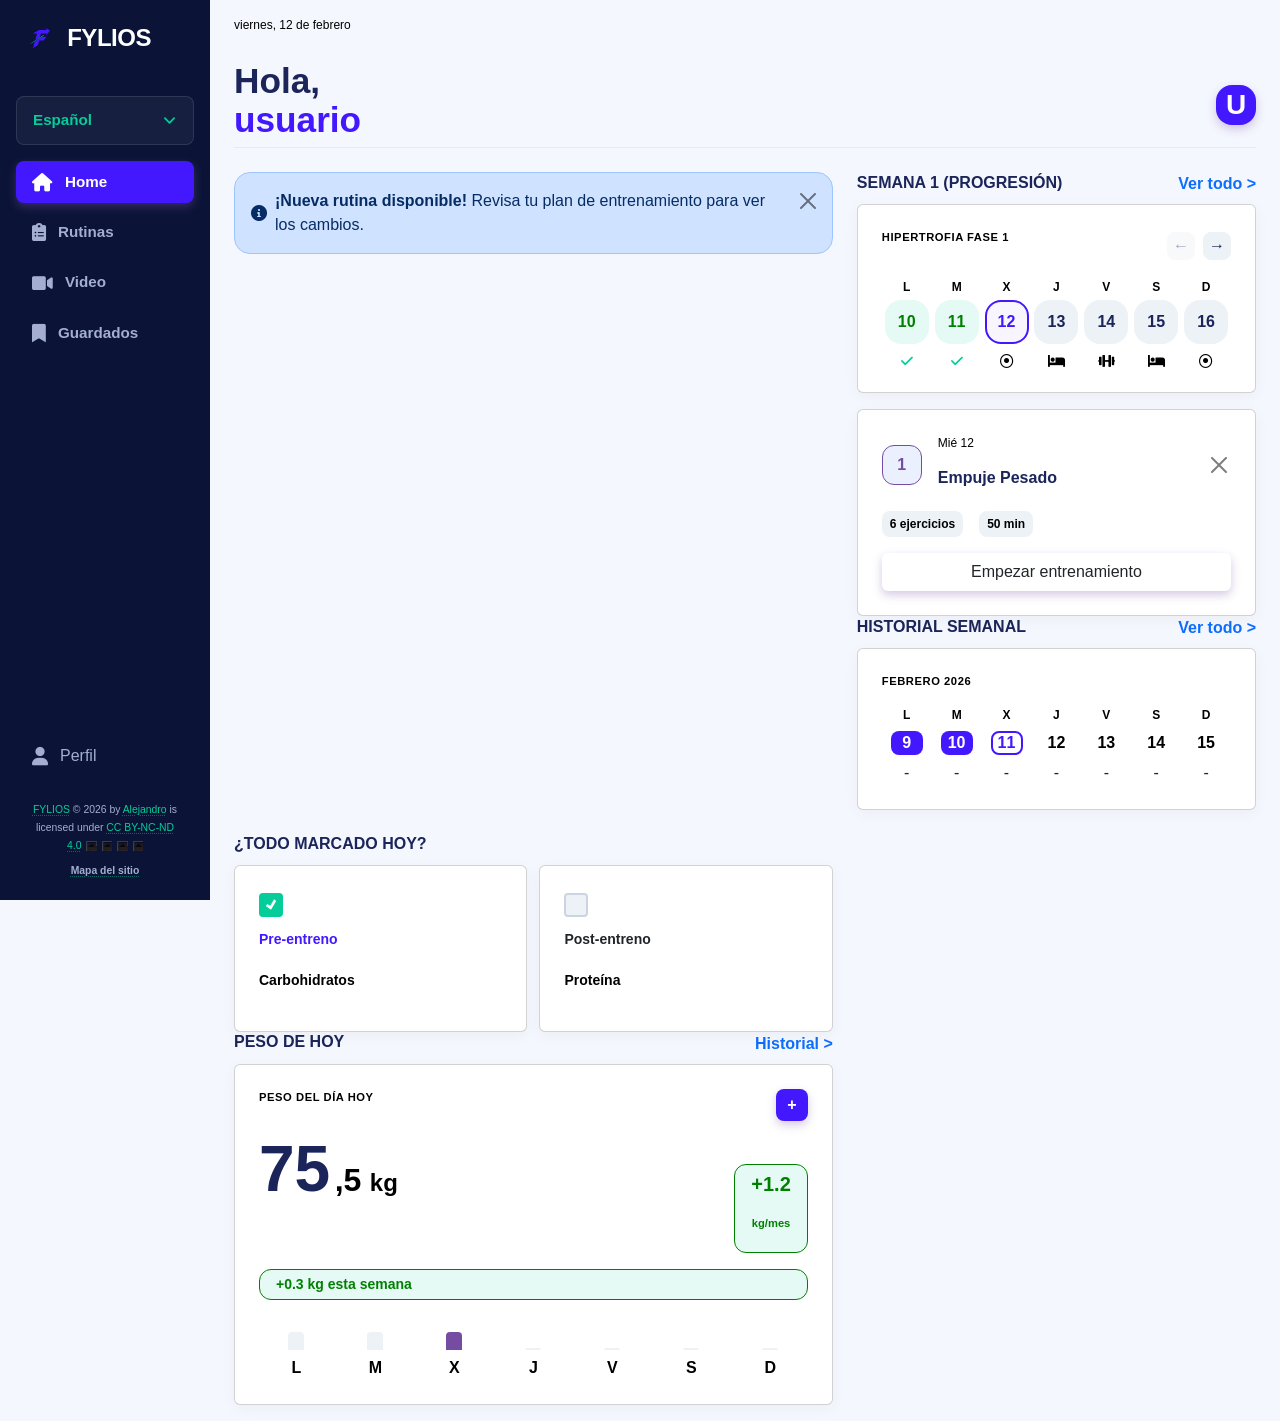
==== commit ab0a7210: "añadido enlace de conexion con sitemap.html y añadido alt a las imagenes de creative common" ====
--- a/index.html
+++ b/index.html
@@ -42,7 +42,7 @@
           <span data-i18n="video">Video</span>
         </a>
 
-        <a href="guardados.html" class="sidebar__link">
+        <a href="./pages/guardados.html" class="sidebar__link">
           <i class="fa-solid fa-bookmark"></i>
           <span data-i18n="saved">Guardados</span>
         </a>
@@ -81,14 +81,21 @@
           <a href="https://github.com/arodriguezi10" target="_blank">Alejandro</a> is licensed
           under
           <a href="https://creativecommons.org/licenses/by-nc-nd/4.0/" target="_blank">CC BY-NC-ND 4.0</a>
-          <img src="https://mirrors.creativecommons.org/presskit/icons/cc.svg" alt=""
+          <img src="https://mirrors.creativecommons.org/presskit/icons/cc.svg" alt="Icono Creative Commons"
             style="max-width: 1em; max-height: 1em; margin-left: 0.2em" />
-          <img src="https://mirrors.creativecommons.org/presskit/icons/by.svg" alt=""
+
+          <img src="https://mirrors.creativecommons.org/presskit/icons/by.svg" alt="Reconocimiento"
             style="max-width: 1em; max-height: 1em; margin-left: 0.2em" />
-          <img src="https://mirrors.creativecommons.org/presskit/icons/nc.svg" alt=""
+
+          <img src="https://mirrors.creativecommons.org/presskit/icons/nc.svg" alt="No Comercial"
             style="max-width: 1em; max-height: 1em; margin-left: 0.2em" />
-          <img src="https://mirrors.creativecommons.org/presskit/icons/nd.svg" alt=""
+
+          <img src="https://mirrors.creativecommons.org/presskit/icons/nd.svg" alt="Sin Obra Derivada"
             style="max-width: 1em; max-height: 1em; margin-left: 0.2em" />
+
+            <a href="sitemap.html"
+            style="color: var(--color-accent); font-weight: bold; margin-top: 0.5rem; display: block;"
+            data-i18n="sitemap">Mapa del sitio</a>
         </div>
       </nav>
     </aside>
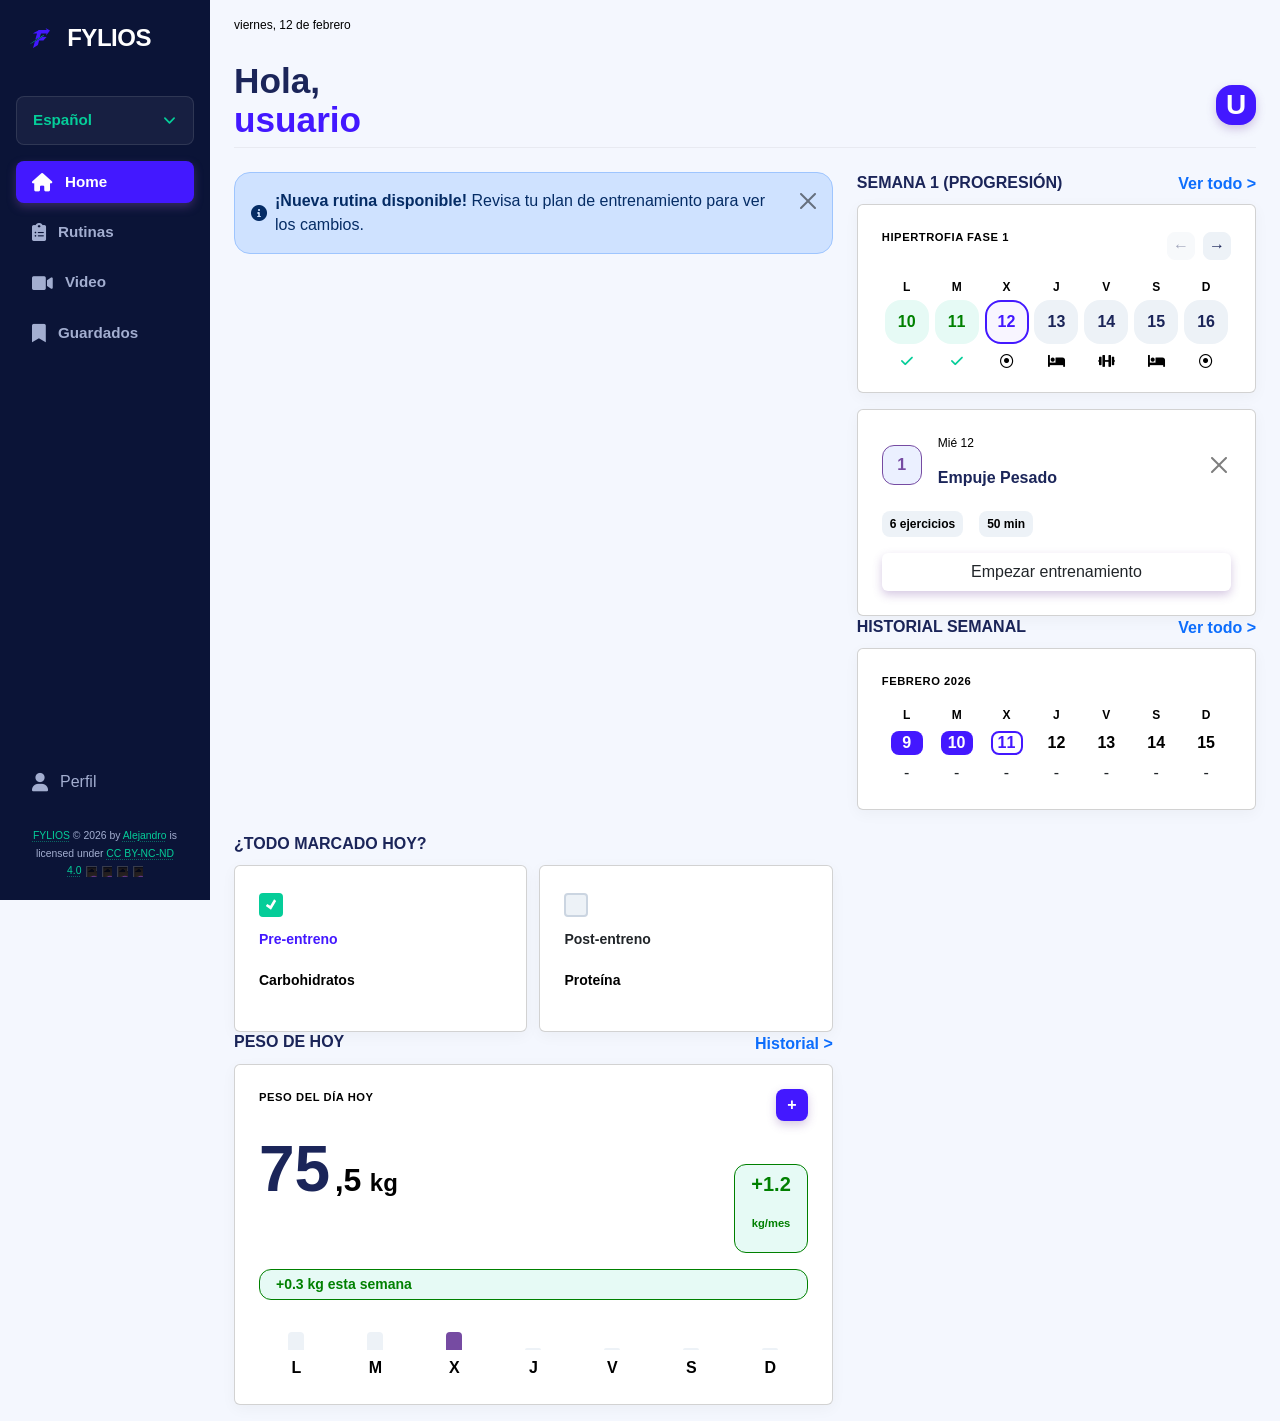
==== commit a3c416b2: "eliminado: link a mapa del sitio" ====
--- a/index.html
+++ b/index.html
@@ -92,10 +92,6 @@
 
           <img src="https://mirrors.creativecommons.org/presskit/icons/nd.svg" alt="Sin Obra Derivada"
             style="max-width: 1em; max-height: 1em; margin-left: 0.2em" />
-
-            <a href="sitemap.html"
-            style="color: var(--color-accent); font-weight: bold; margin-top: 0.5rem; display: block;"
-            data-i18n="sitemap">Mapa del sitio</a>
         </div>
       </nav>
     </aside>
